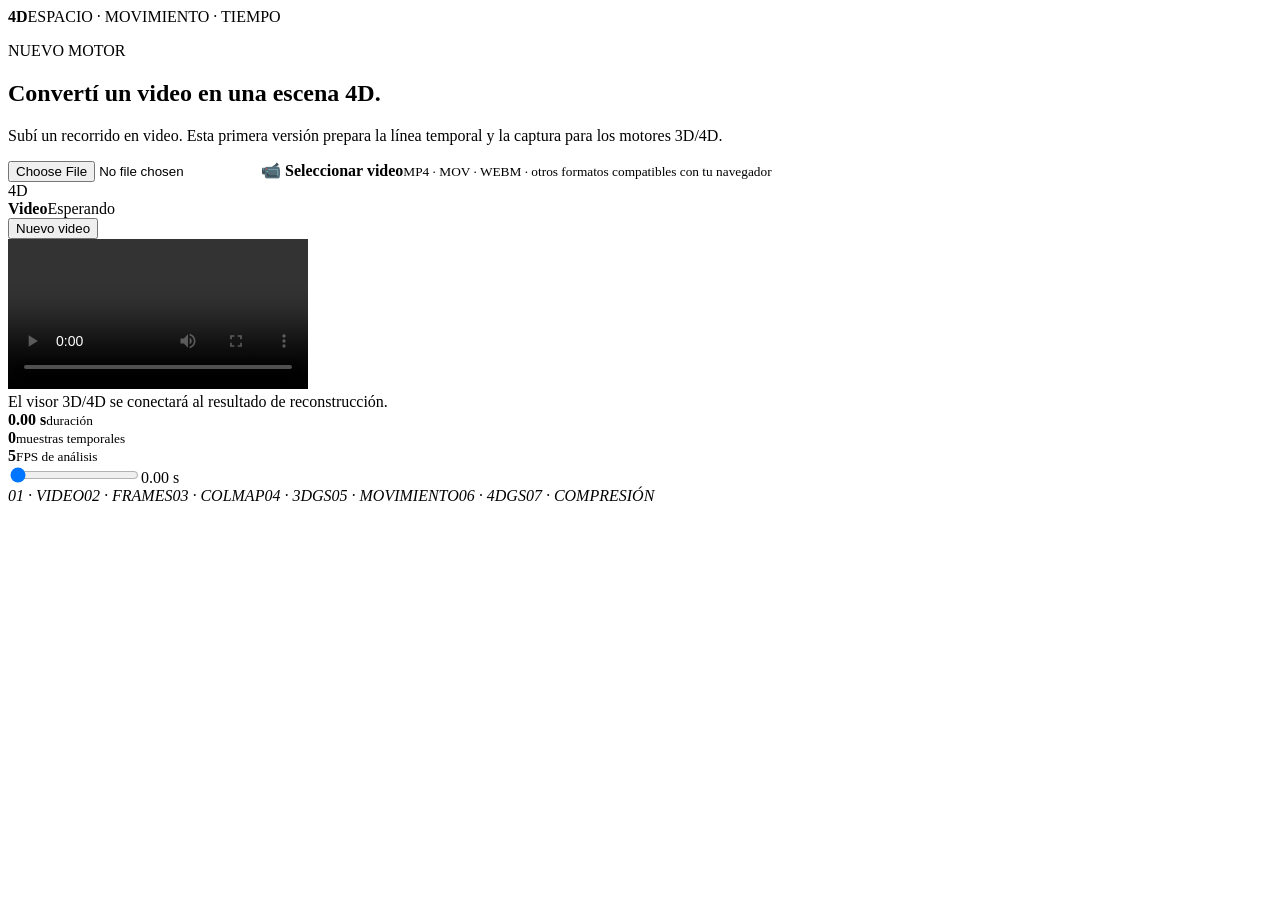
==== 4d/index.html @ 928e6a88 "4D: add index.html" ====
<!doctype html>
<html lang="es"><head><meta charset="utf-8"><meta name="viewport" content="width=device-width,initial-scale=1">
<title>4D — Espacio · Movimiento · Tiempo</title><link rel="stylesheet" href="./style.css"></head>
<body><header><b>4D</b><span>ESPACIO · MOVIMIENTO · TIEMPO</span></header>
<main>
<section class="hero"><div><p class="eyebrow">NUEVO MOTOR</p><h1>Convertí un video en una escena 4D.</h1><p>Subí un recorrido en video. Esta primera versión prepara la línea temporal y la captura para los motores 3D/4D.</p>
<label class="upload"><input id="video" type="file" accept="video/*"><strong>📹 Seleccionar video</strong><small>MP4 · MOV · WEBM · otros formatos compatibles con tu navegador</small></label></div>
<div class="orb">4D</div></section>
<section id="workspace" class="workspace hidden">
<div class="bar"><div><strong id="fileName">Video</strong><span id="state">Esperando</span></div><button id="reset">Nuevo video</button></div>
<div class="stage"><video id="preview" controls playsinline></video><div id="empty">El visor 3D/4D se conectará al resultado de reconstrucción.</div></div>
<div class="stats"><div><b id="duration">0.00 s</b><small>duración</small></div><div><b id="frames">0</b><small>muestras temporales</small></div><div><b id="fps">5</b><small>FPS de análisis</small></div></div>
<div class="timeline"><input id="timeline" type="range" min="0" max="0" step=".01" value="0"><span id="time">0.00 s</span></div>
<div class="pipeline"><i>01 · VIDEO</i><i>02 · FRAMES</i><i>03 · COLMAP</i><i>04 · 3DGS</i><i>05 · MOVIMIENTO</i><i>06 · 4DGS</i><i>07 · COMPRESIÓN</i></div>
</section>
</main><script src="./app.js"></script></body></html>
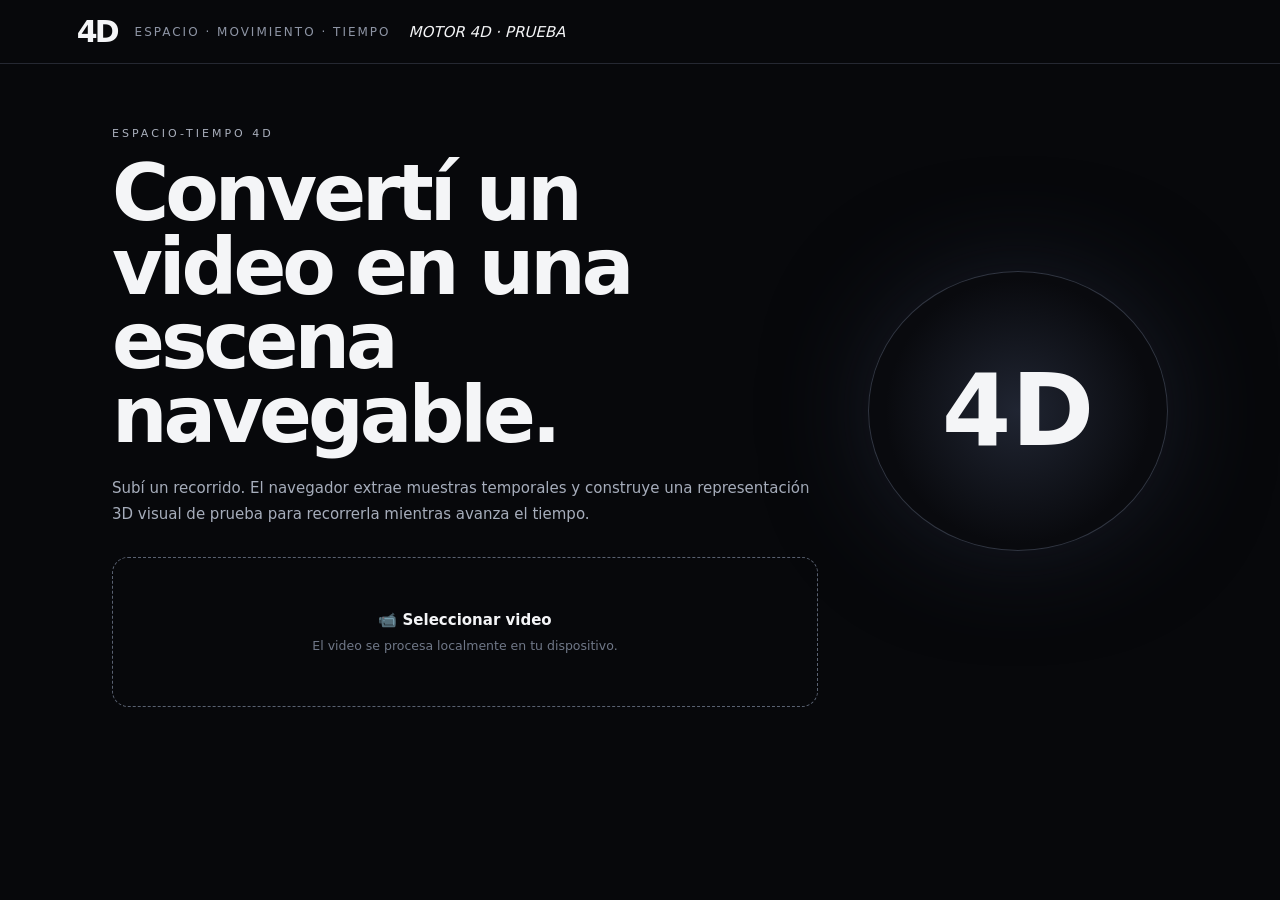
==== commit d9e4277c: "4D: build navigable 4D test interface" ====
--- a/4d/index.html
+++ b/4d/index.html
@@ -1,16 +1 @@
-<!doctype html>
-<html lang="es"><head><meta charset="utf-8"><meta name="viewport" content="width=device-width,initial-scale=1">
-<title>4D — Espacio · Movimiento · Tiempo</title><link rel="stylesheet" href="./style.css"></head>
-<body><header><b>4D</b><span>ESPACIO · MOVIMIENTO · TIEMPO</span></header>
-<main>
-<section class="hero"><div><p class="eyebrow">NUEVO MOTOR</p><h1>Convertí un video en una escena 4D.</h1><p>Subí un recorrido en video. Esta primera versión prepara la línea temporal y la captura para los motores 3D/4D.</p>
-<label class="upload"><input id="video" type="file" accept="video/*"><strong>📹 Seleccionar video</strong><small>MP4 · MOV · WEBM · otros formatos compatibles con tu navegador</small></label></div>
-<div class="orb">4D</div></section>
-<section id="workspace" class="workspace hidden">
-<div class="bar"><div><strong id="fileName">Video</strong><span id="state">Esperando</span></div><button id="reset">Nuevo video</button></div>
-<div class="stage"><video id="preview" controls playsinline></video><div id="empty">El visor 3D/4D se conectará al resultado de reconstrucción.</div></div>
-<div class="stats"><div><b id="duration">0.00 s</b><small>duración</small></div><div><b id="frames">0</b><small>muestras temporales</small></div><div><b id="fps">5</b><small>FPS de análisis</small></div></div>
-<div class="timeline"><input id="timeline" type="range" min="0" max="0" step=".01" value="0"><span id="time">0.00 s</span></div>
-<div class="pipeline"><i>01 · VIDEO</i><i>02 · FRAMES</i><i>03 · COLMAP</i><i>04 · 3DGS</i><i>05 · MOVIMIENTO</i><i>06 · 4DGS</i><i>07 · COMPRESIÓN</i></div>
-</section>
-</main><script src="./app.js"></script></body></html>+<!doctype html><html lang="es"><head><meta charset="utf-8"><meta name="viewport" content="width=device-width,initial-scale=1"><title>4D — Espacio · Movimiento · Tiempo</title><link rel="stylesheet" href="./style.css"></head><body><header><b>4D</b><span>ESPACIO · MOVIMIENTO · TIEMPO</span><em>MOTOR 4D · PRUEBA</em></header><main><section class="hero"><div><p class="eyebrow">ESPACIO-TIEMPO 4D</p><h1>Convertí un video en una escena navegable.</h1><p>Subí un recorrido. El navegador extrae muestras temporales y construye una representación 3D visual de prueba para recorrerla mientras avanza el tiempo.</p><label class="upload"><input id="video" type="file" accept="video/*"><strong>📹 Seleccionar video</strong><small>El video se procesa localmente en tu dispositivo.</small></label></div><div class="orb">4D</div></section><section id="workspace" class="workspace hidden"><div class="bar"><div><strong id="fileName">Video</strong><span id="state">Preparando</span></div><button id="reset">Nuevo video</button></div><div class="layout"><div class="panel"><div class="panelTitle">CAPTURA TEMPORAL</div><div class="stage"><video id="preview" controls playsinline></video></div></div><div class="panel viewerPanel"><div class="panelTitle">NAVEGACIÓN 4D <span id="viewerTime">t = 0.00 s</span></div><canvas id="scene"></canvas><div class="viewerHelp">Arrastrá para rotar · rueda/pellizco para zoom · el tiempo modifica la escena</div></div></div><div class="stats"><div><b id="duration">0.00 s</b><small>duración</small></div><div><b id="frames">0</b><small>muestras temporales</small></div><div><b id="fps">5</b><small>FPS de análisis</small></div><div><b id="points">0</b><small>puntos 3D</small></div></div><div class="controls"><button id="play4d">▶ Reproducir 4D</button><button id="analyze">⚡ Analizar muestras</button></div><div class="timeline"><input id="timeline" type="range" min="0" max="0" step=".01" value="0"><span id="time">0.00 s</span></div><div class="pipeline"><i class="active">01 · VIDEO</i><i class="active">02 · FRAMES</i><i id="p3">03 · COLMAP</i><i id="p4">04 · 3DGS</i><i id="p5">05 · MOVIMIENTO</i><i id="p6">06 · 4DGS</i><i id="p7">07 · COMPRESIÓN</i></div><p class="notice">Modo de prueba: esta versión genera una nube 3D visual desde el video. La reconstrucción métrica COLMAP/3DGS y el backend GPU son la siguiente capa del motor.</p></section></main><script src="./app.js"></script></body></html>
--- a/4d/style.css
+++ b/4d/style.css
@@ -0,0 +1 @@
+*{box-sizing:border-box}body{margin:0;background:#07080b;color:#f4f5f7;font:15px system-ui,sans-serif}header{height:64px;border-bottom:1px solid #252832;display:flex;align-items:center;gap:18px;padding:0 6vw}header b{font-size:30px;letter-spacing:-3px}header span{color:#8e95a5;font-size:12px;letter-spacing:2px}.hero,.workspace{max-width:1100px;margin:50px auto;padding:0 22px}.hero{display:grid;grid-template-columns:1fr 300px;gap:50px;align-items:center}.eyebrow{font-size:11px;letter-spacing:3px;color:#aab0bd}h1{font-size:clamp(42px,7vw,78px);line-height:.95;letter-spacing:-4px;margin:12px 0 24px;max-width:800px}p{color:#a6adbb;line-height:1.7}.orb{height:280px;border:1px solid #303541;border-radius:50%;display:grid;place-items:center;font-size:100px;font-weight:900;background:radial-gradient(circle,#202532,#090a0e 65%);box-shadow:0 0 100px #171b26}.upload{margin-top:30px;border:1px dashed #596171;border-radius:16px;min-height:150px;display:flex;flex-direction:column;align-items:center;justify-content:center;gap:9px;cursor:pointer}.upload input{display:none}.upload small{color:#707888}.hidden{display:none}.bar{display:flex;justify-content:space-between;align-items:center;margin-bottom:15px}.bar span{display:block;color:#777f8e;font-size:12px;margin-top:4px}.bar button{background:#eee;border:0;border-radius:9px;padding:9px 14px}.stage{height:520px;background:#030407;border:1px solid #272c37;border-radius:16px;position:relative;overflow:hidden;display:grid;place-items:center}.stage video{max-width:100%;max-height:100%}.stage #empty{position:absolute;color:#555;text-align:center;pointer-events:none}.stats{display:flex;gap:10px;margin:14px 0}.stats div{background:#11141a;border:1px solid #252a34;border-radius:12px;padding:13px 18px;min-width:120px}.stats b{display:block;font-size:20px}.stats small{color:#737b8b}.timeline{display:flex;gap:15px;align-items:center;margin:18px 0}.timeline input{flex:1}.pipeline{display:grid;grid-template-columns:repeat(7,1fr);gap:6px}.pipeline i{font-style:normal;font-size:10px;text-align:center;color:#707887;border:1px solid #252a34;border-radius:8px;padding:9px 4px}@media(max-width:750px){.hero{grid-template-columns:1fr}.orb{display:none}.pipeline{grid-template-columns:repeat(2,1fr)}.stage{height:300px}}
